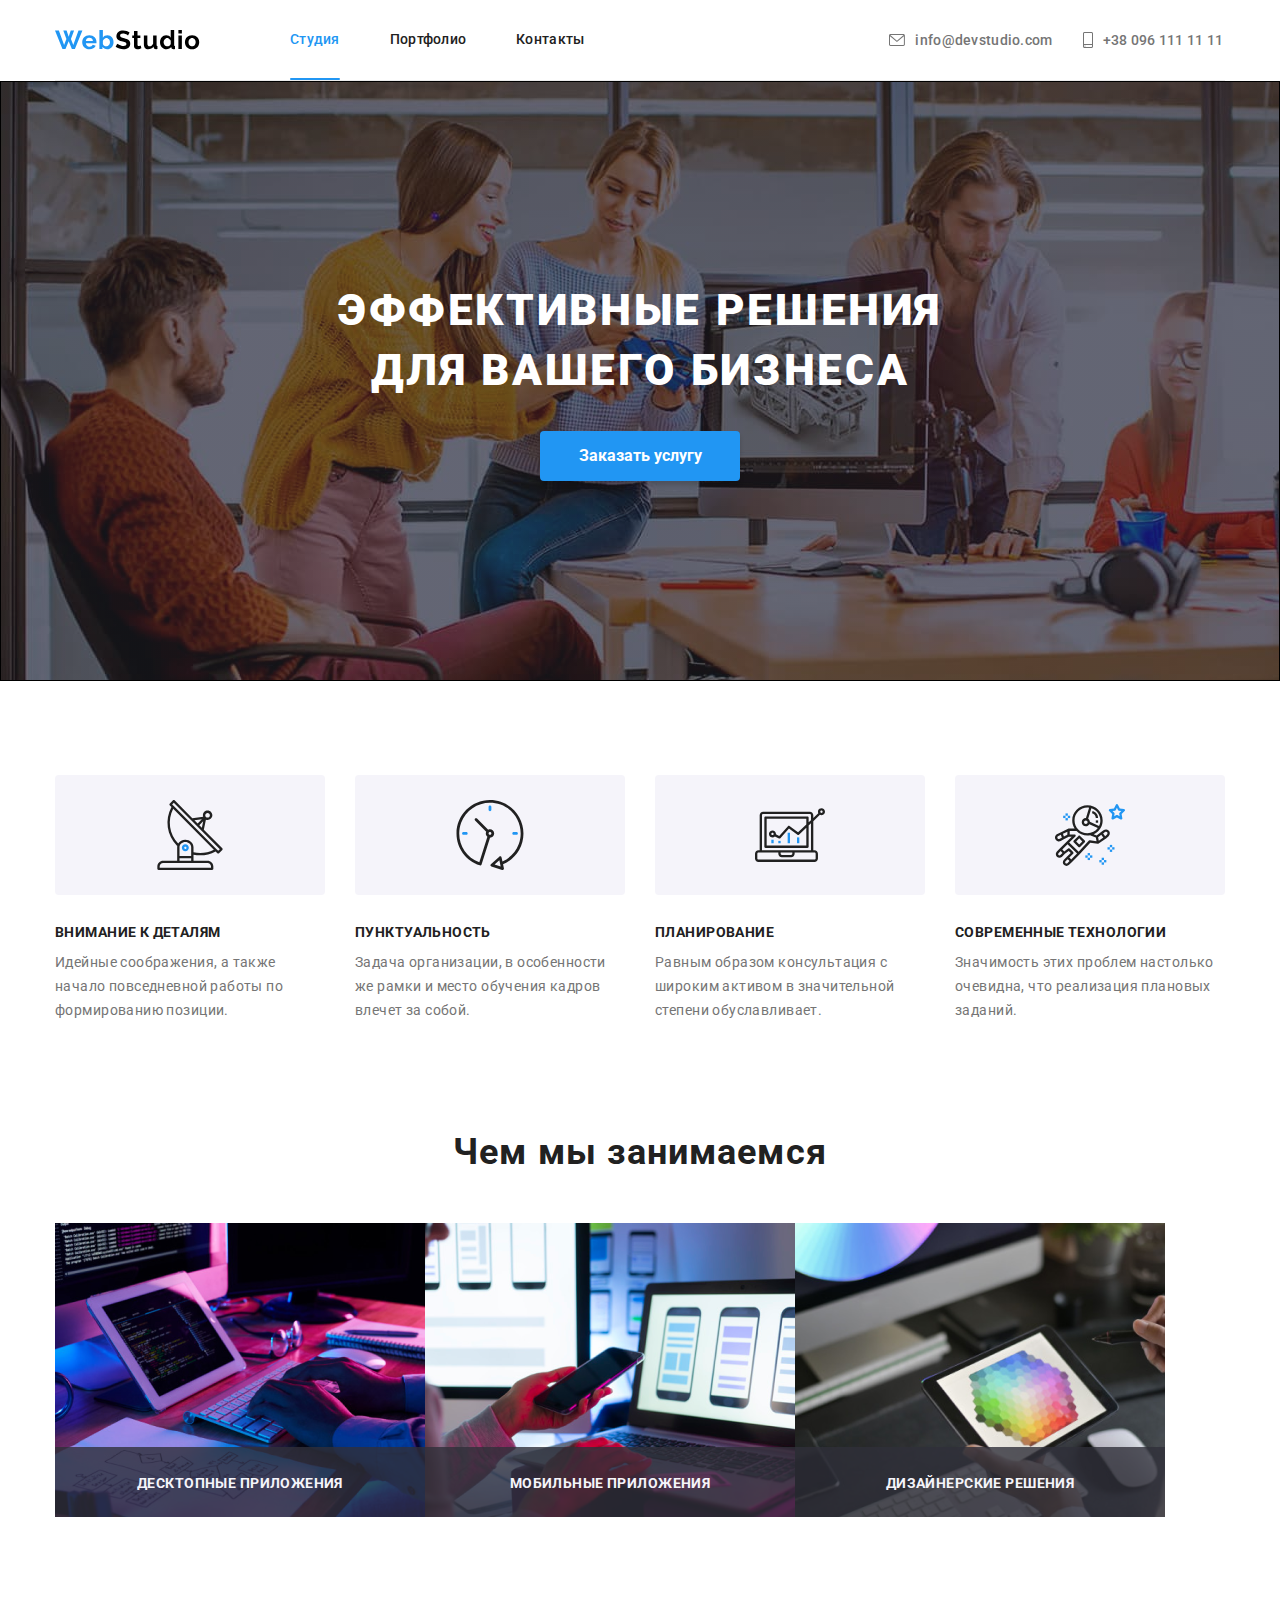
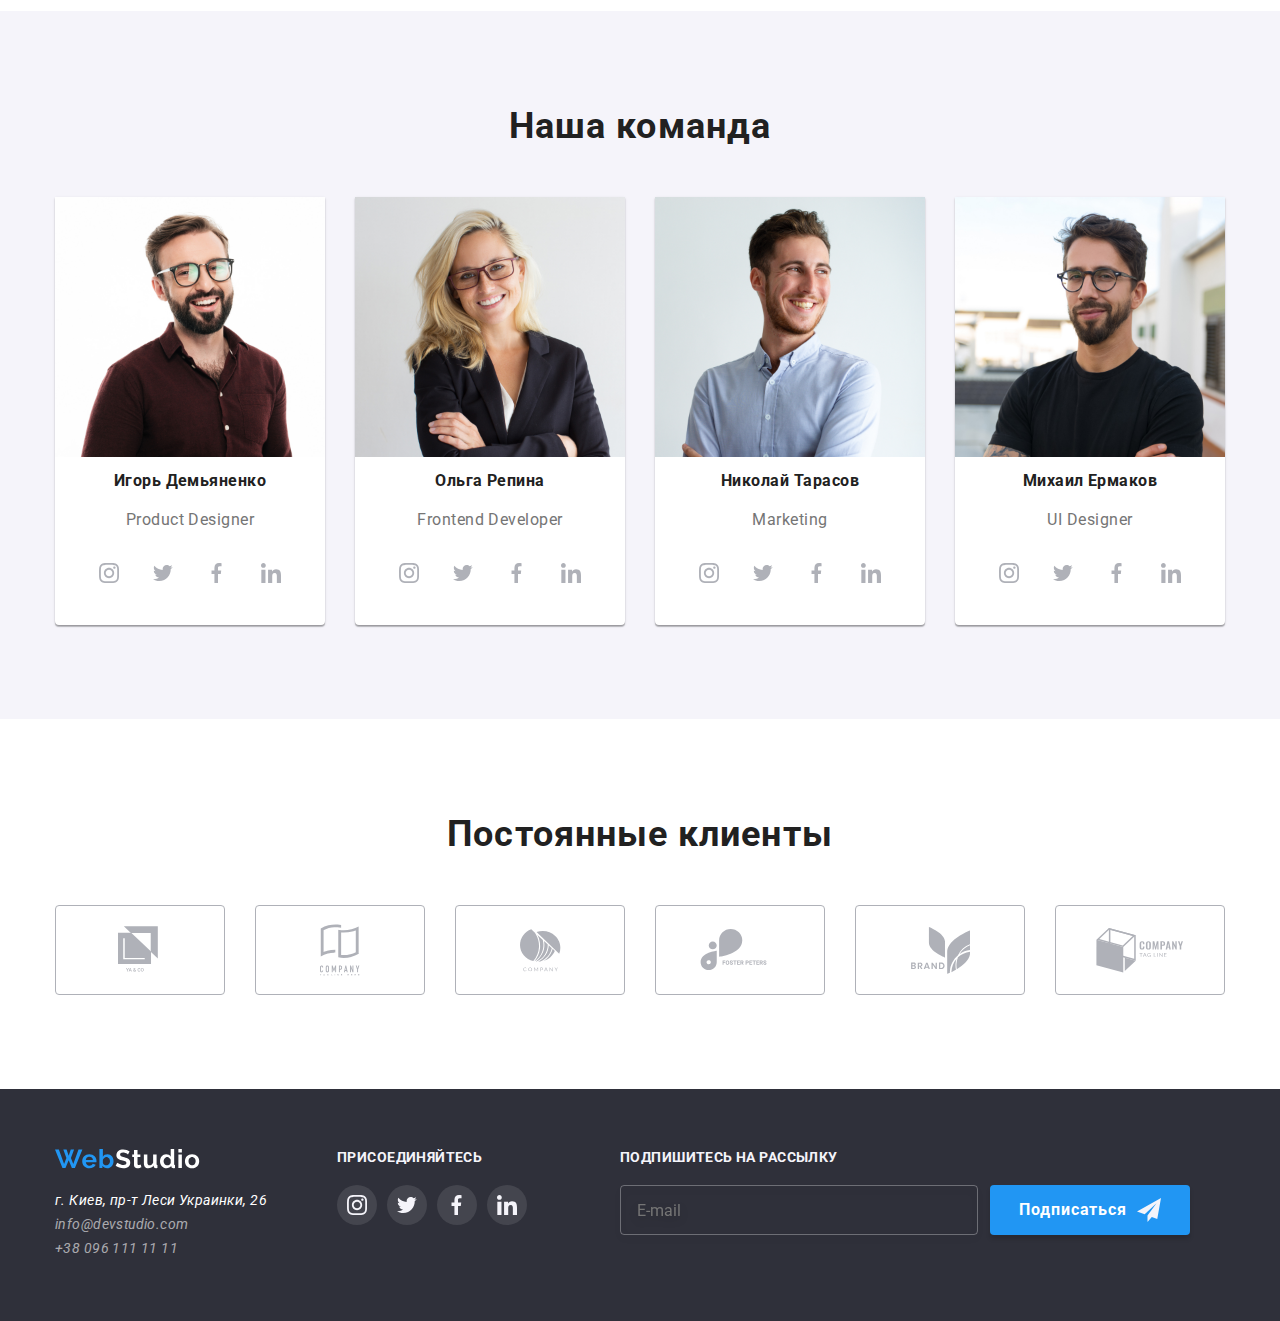
==== index.html @ 541237cc "main page" ====
<!DOCTYPE html>
<html lang="ru">
  <head>
    <meta charset="UTF-8" />
    <meta name="viewport" content="width=device-width, initial-scale=1.0" />
    <title>WebStudio</title>
    <link
      href="https://fonts.googleapis.com/css2?family=Roboto:ital,wght@0,400;0,700;1,100&display=swap"
      rel="stylesheet"
    />
    <link
      rel="stylesheet"
      href="https://cdnjs.cloudflare.com/ajax/libs/modern-normalize/0.7.0/modern-normalize.min.css"
    />
    <link rel="stylesheet" href="./css/style.css" />
  </head>
  <body>
    <header class="header">
      <div class="header__container">
        <nav class="header__container__navigation flexbox">
          <a class="header__container__logo" href="./index.html">
            <img src="./img/WebStudio.svg" alt="логотип"
          /></a>
          <ul class="listt header__menu">
            <li class="header__menu__item">
              <a href="./index.html" class="link current">Студия </a>
            </li>

            <li class="header__menu__item">
              <a href="./portfolio.html" class="link"> Портфолио </a>
            </li>
            <li class="header__menu__item">
              <a href="" class="link">Контакты </a>
            </li>
          </ul>
          <address class="adress">
            <a class="adress__link" href="mailto:info@devstudio.com">
              <svg class="adress__svg" width="16" height="12">
                <use href="./img/symbol-defs.svg#icon-mail"></use>
              </svg>
              info@devstudio.com</a
            >
            <a class="adress__link" href="tel:+380961111111">
              <svg class="adress__svg" width="10" height="16">
                <use href="./img/symbol-defs.svg#icon-tel"></use>
              </svg>
              +38 096 111 11 11
            </a>
          </address>
        </nav>
      </div>
    </header>
    <main>
      <!-- герой -->

      <section class="hero">
        <div class="hero__container">
          <h1 class="hero__title">Эффективные решения для вашего бизнеса</h1>
          <button class="hero__button" data-modal-open>Заказать услугу</button>
        </div>
      </section>

      <!-- качества  -->
      <section class="section quality">
        <div class="conteiner flexbox">
          <ul class="listt quality__menu">
            <li class="quality__items">
              <h3 class="quality__title">Внимание к деталям</h3>
              <p class="quality-subtitle">
                Идейные соображения, а также начало повседневной работы по
                формированию позиции.
              </p>
            </li>
            <li class="quality__items">
              <h3 class="quality__title">Пунктуальность</h3>
              <p class="quality-subtitle">
                Задача организации, в особенности же рамки и место обучения
                кадров влечет за собой.
              </p>
            </li>
            <li class="quality__items">
              <h3 class="quality__title">Планирование</h3>
              <p class="quality-subtitle">
                Равным образом консультация с широким активом в значительной
                степени обуславливает.
              </p>
            </li>
            <li class="quality__items">
              <h3 class="quality__title">Современные технологии</h3>
              <p class="quality-subtitle">
                Значимость этих проблем настолько очевидна, что реализация
                плановых заданий.
              </p>
            </li>
          </ul>
        </div>
      </section>
      <!-- чем занимаемся  -->
      <section class="section work">
        <div class="conteiner">
          <h2 class="work__title">Чем мы занимаемся</h2>
          <ul class="listt work__menu">
            <li class="work__items">
              <a class="work__link" href="">
                <img src="./img/box1.png" alt="программирование" width="370" />
                <h3 class="work__subtitle">Десктопные приложения</h3>
              </a>
            </li>
            <li class="work__items">
              <a class="work__link" href=""
                ><img
                  src="./img/box2.png"
                  alt="разработка приложений"
                  width="370"
                />
                <h3 class="work__subtitle">Мобильные приложения</h3>
              </a>
            </li>
            <li class="work__items">
              <a class="work__link" href=""
                ><img
                  src="./img/box3.png"
                  alt="графический дизайн"
                  width="370"
                />
                <h3 class="work__subtitle">Дизайнерские решения</h3>
              </a>
            </li>
          </ul>
        </div>
      </section>
      <!-- наша команда -->
      <section class="section team">
        <div class="conteiner flex">
          <h2 class="team__title">Наша команда</h2>
          <ul class="listt team__menu">
            <li class="team__items">
              <img src="./img/igor.jpg" alt="Игорь Демьяненко" width="270" />
              <h3 class="team__name">Игорь Демьяненко</h3>
              <p class="team__subtitle" lang="en">Product Designer</p>
              <ul class="team__social">
                <li class="team__social__item">
                  <a
                    class="team__social__link"
                    href="https://www.instagram.com"
                  >
                    <svg class="team__social_icon">
                      <use href="./img/symbol-defs.svg#icon-instagram"></use>
                    </svg>
                  </a>
                </li>
                <li class="team__social__item">
                  <a class="team__social__link" href="https://www.twitter.com">
                    <svg class="team__social_icon">
                      <use href="./img/symbol-defs.svg#icon-twitter"></use>
                    </svg>
                  </a>
                </li>
                <li class="team__social__item">
                  <a class="team__social__link" href="https://www.facebook.com">
                    <svg class="team__social_icon">
                      <use href="./img/symbol-defs.svg#icon-facebook"></use>
                    </svg>
                  </a>
                </li>
                <li class="team__social__item">
                  <a class="team__social__link" href="https://www.linkedin.com">
                    <svg class="team__social_icon">
                      <use href="./img/symbol-defs.svg#icon-linkedin"></use>
                    </svg>
                  </a>
                </li>
              </ul>
            </li>

            <li class="team__items">
              <img src="./img/olga.jpg" alt="Ольга Репина" width="270" />

              <h3 class="team__name">Ольга Репина</h3>
              <p class="team__subtitle" lang="en">Frontend Developer</p>
              <ul class="team__social">
                <li class="team__social__item">
                  <a
                    class="team__social__link"
                    href="https://www.instagram.com"
                  >
                    <svg class="team__social_icon">
                      <use href="./img/symbol-defs.svg#icon-instagram"></use>
                    </svg>
                  </a>
                </li>
                <li class="team__social__item">
                  <a class="team__social__link" href="https://www.twitter.com">
                    <svg class="team__social_icon">
                      <use href="./img/symbol-defs.svg#icon-twitter"></use>
                    </svg>
                  </a>
                </li>
                <li class="team__social__item">
                  <a class="team__social__link" href="https://www.facebook.com">
                    <svg class="team__social_icon">
                      <use href="./img/symbol-defs.svg#icon-facebook"></use>
                    </svg>
                  </a>
                </li>
                <li class="team__social__item">
                  <a class="team__social__link" href="https://www.linkedin.com">
                    <svg class="team__social_icon">
                      <use href="./img/symbol-defs.svg#icon-linkedin"></use>
                    </svg>
                  </a>
                </li>
              </ul>
            </li>

            <li class="team__items">
              <img src="./img/nikolay.jpg" alt="Николай Тарасов" width="270" />

              <h3 class="team__name">Николай Тарасов</h3>
              <p class="team__subtitle" lang="en">Marketing</p>
              <ul class="team__social">
                <li class="team__social__item">
                  <a
                    class="team__social__link"
                    href="https://www.instagram.com"
                  >
                    <svg class="team__social_icon">
                      <use href="./img/symbol-defs.svg#icon-instagram"></use>
                    </svg>
                  </a>
                </li>
                <li class="team__social__item">
                  <a class="team__social__link" href="https://www.twitter.com">
                    <svg class="team__social_icon">
                      <use href="./img/symbol-defs.svg#icon-twitter"></use>
                    </svg>
                  </a>
                </li>
                <li class="team__social__item">
                  <a class="team__social__link" href="https://www.facebook.com">
                    <svg class="team__social_icon">
                      <use href="./img/symbol-defs.svg#icon-facebook"></use>
                    </svg>
                  </a>
                </li>
                <li class="team__social__item">
                  <a class="team__social__link" href="https://www.linkedin.com">
                    <svg class="team__social_icon">
                      <use href="./img/symbol-defs.svg#icon-linkedin"></use>
                    </svg>
                  </a>
                </li>
              </ul>
            </li>

            <li class="team__items">
              <img src="./img/mihail.jpg" alt="Михаил Ермаков" width="270" />

              <h3 class="team__name">Михаил Ермаков</h3>
              <p class="team__subtitle" lang="en">UI Designer</p>
              <ul class="team__social">
                <li class="team__social__item">
                  <a
                    class="team__social__link"
                    href="https://www.instagram.com"
                  >
                    <svg class="team__social_icon">
                      <use href="./img/symbol-defs.svg#icon-instagram"></use>
                    </svg>
                  </a>
                </li>
                <li class="team__social__item">
                  <a class="team__social__link" href="https://www.twitter.com">
                    <svg class="team__social_icon">
                      <use href="./img/symbol-defs.svg#icon-twitter"></use>
                    </svg>
                  </a>
                </li>
                <li class="team__social__item">
                  <a class="team__social__link" href="https://www.facebook.com">
                    <svg class="team__social_icon">
                      <use href="./img/symbol-defs.svg#icon-facebook"></use>
                    </svg>
                  </a>
                </li>
                <li class="team__social__item">
                  <a class="team__social__link" href="https://www.linkedin.com">
                    <svg class="team__social_icon">
                      <use href="./img/symbol-defs.svg#icon-linkedin"></use>
                    </svg>
                  </a>
                </li>
              </ul>
            </li>
          </ul>
        </div>
      </section>
      <!-- клиенты  -->
      <section class="section clients">
        <div class="conteiner">
          <h2 class="clients__title">Постоянные клиенты</h2>
          <ul class="listt clients__menu">
            <li class="clients__items">
              <a class="clients__link" href="">
                <svg class="clients__icon" width="44" height="49">
                  <use href="./img/symbol-defs.svg#icon-company1"></use>
                </svg>
              </a>
            </li>
            <li class="clients__items">
              <a class="clients__link" href="">
                <svg class="clients__icon" width="40" height="52">
                  <use href="./img/symbol-defs.svg#icon-company2"></use>
                </svg>
              </a>
            </li>
            <li class="clients__items">
              <a class="clients__link" href=""
                ><svg class="clients__icon" width="41" height="43">
                  <use href="./img/symbol-defs.svg#icon-company3"></use>
                </svg>
              </a>
            </li>
            <li class="clients__items">
              <a class="clients__link" href=""
                ><svg class="clients__icon" width="80" height="42">
                  <use href="./img/symbol-defs.svg#icon-company4"></use>
                </svg>
              </a>
            </li>
            <li class="clients__items">
              <a class="clients__link" href="">
                <svg class="clients__icon" width="59" height="47">
                  <use href="./img/symbol-defs.svg#icon-company5"></use>
                </svg>
              </a>
            </li>
            <li class="clients__items">
              <a class="clients__link" href=""
                ><svg class="clients__icon" width="88" height="45">
                  <use href="./img/symbol-defs.svg#icon-company6"></use>
                </svg>
              </a>
            </li>
          </ul>
        </div>
      </section>
    </main>
    <footer class="footer">
      <div class="conteiner flexbox foote__container">
        <div class="footer__navigation">
          <a class="footer__logo" href="./index.html">
            <img src="./img/WebStudio2.svg" alt="logo"
          /></a>
          <address class="footer__address">
            г. Киев, пр-т Леси Украинки, 26 <br />
            <a class="footer__link" href="mailto:info@devstudio.com"
              >info@devstudio.com</a
            ><br />
            <a class="footer__link" href="tel:+380961111111"
              >+38 096 111 11 11</a
            >
            <br />
          </address>
        </div>
        <div class="footer__social">
          <h3 class="footer__social__title">присоединяйтесь</h3>
          <ul class="listt footer__social__menu">
            <li class="footer__social__items">
              <a class="footer__social__links" href="https://www.instagram.com"
                ><svg class="footer__social__svg" width="20" height="20">
                  <use href="./img/symbol-defs.svg#icon-instagram"></use>
                </svg>
              </a>
            </li>
            <li class="footer__social__items">
              <a class="footer__social__links" href="https://www.twitter.com"
                ><svg class="footer__social__svg" width="20" height="20">
                  <use href="./img/symbol-defs.svg#icon-twitter"></use>
                </svg>
              </a>
            </li>
            <li class="footer__social__items">
              <a class="footer__social__links" href="https://www.facebook.com"
                ><svg class="footer__social__svg" width="20" height="20">
                  <use href="./img/symbol-defs.svg#icon-facebook"></use>
                </svg>
              </a>
            </li>
            <li class="footer__social__items">
              <a class="footer__social__links" href="https://www.linkedin.com"
                ><svg class="footer__social__svg" width="20" height="20">
                  <use href="./img/symbol-defs.svg#icon-linkedin"></use>
                </svg>
              </a>
            </li>
          </ul>
        </div>
        <div class="follow">
          <h2 class="follow__title">Подпишитесь на рассылку</h2>
          <div class="follow__container">
            <input type="email" name="email" placeholder="E-mail" />
            <button type="submit" class="follow__button">
              Подписаться<svg
                class="follow__element"
                width="24px"
                height="24px"
              >
                <use href="./img/symbol-defs.svg#icon-iconsend"></use>
              </svg>
            </button>
          </div>
        </div>
      </div>
    </footer>

    <div class="backdrop is-hidden" data-modal>
      <div class="modal">
        <button class="modalbut" data-modal-close>
          <svg class="modalbut-icon" width="11px" height="11px">
            <use href="./img/symbol-defs.svg#icon-x"></use>
          </svg>
        </button>

        <form class="form">
          <h2 class="form-title">Оставьте свои данные, мы вам перезвоним</h2>
          <div class="form-group">
            <label for="name">Имя</label>
            <input type="text" name="name" id="name" class="form-input" />
            <svg class="modal-icon" width="12px" height="12px">
              <use href="./img/symbol-defs.svg#icon-name"></use>
            </svg>
          </div>

          <div class="form-group">
            <label for="tel">Телефон</label>
            <input type="tel" name="tel" id="tel" class="form-input" />
            <svg class="modal-icon" width="13px" height="13px">
              <use href="./img/symbol-defs.svg#icon-call"></use>
            </svg>
          </div>

          <div class="form-group">
            <label for="email">Почта</label>
            <input type="email" name="email" id="email" class="form-input" />
            <svg class="modal-icon" width="15px" height="12px">
              <use href="./img/symbol-defs.svg#icon-mailto"></use>
            </svg>
          </div>

          <div class="form-group comment">
            <label for="comment">Комментарий</label>
            <textarea
              name="comment"
              id="comment"
              placeholder="Введите текст"
            ></textarea>
          </div>

          <div class="form-policy">
            <input type="checkbox" name="policy" id="policy" class="checkbox" />

            <label for="policy"
              >Соглашаюсь с рассылкой и принимаю
              <a href="">Условия договора</a></label
            >
          </div>

          <div class="buttonform">
            <button type="submit" class="formbutt">Отправить</button>
          </div>
        </form>
      </div>
    </div>

    <script src="./js/modal.js"></script>
  </body>
</html>
---- css/style.css ----
/* mail color: #212121; 
p- color: #757575;
footer adress color: #FFFFFF;
footer nav color: rgba(255, 255, 255, 0.6);
hero color: #FFFFFF
active color: #2196F3;*/

:root {
  --main-color: #212121;
  --text-color: #757575;
  --active-color: #2196f3;
  --hero-color: #ffffff;
  --footer-color: rgba(255, 255, 255, 0.6);
  --pbutton-color: #f5f4fa;
}
body {
  background-color: #ffffff;
  color: var(--main-color);
  font-family: Roboto, sans-serif;
}

html {
  box-sizing: border-box;
}
*,
*::before,
*::after {
  box-sizing: inherit;
}
img {
  display: block;
  max-width: 100%;
  height: auto;
}
/* .list {
    list-style: none; для отдельных */
ul {
  list-style: none;
}
a {
  text-decoration: none;
}

.conteiner {
  width: 1200px;
  padding-left: 15px;
  padding-right: 15px;
  margin-left: auto;
  margin-right: auto;
}
.section {
  padding-top: 94px;
  padding-bottom: 94px;
}
.flexbox {
  display: flex;
}
.listt {
  margin: 0px;
  padding: 0px;
}

/* site nav */

.header .flexbox {
  align-items: center;
  flex-grow: 1;
  border-bottom: 1px solid #ececec;
}
.header__container {
  width: 1200px;
  padding-left: 15px;
  padding-right: 15px;
  margin-left: auto;
  margin-right: auto;
}
.header__container__navigation {
  display: flex;
  align-items: center;
}
.header__container__logo {
  margin-right: 90px;
}

.header__menu .link {
  color: var(--main-color);
  text-decoration: none;

  transition: 250ms ease;
  transition-timing-function: cubic-bezier(0.4, 0, 0.2, 1);
}
.header__menu .link:hover,
.header__menu .linl:active {
  color: var(--active-color);
}
.header__menu .link.current {
  color: var(--active-color);
}

.header__menu__item a {
  padding-top: 32px;
  padding-bottom: 32px;
  display: block;
}

.header__menu {
  display: flex;
}
.header__menu__item:not(:last-child) {
  margin-right: 50px;
}
.header__menu .link {
  font-family: Roboto;
  font-weight: 500;
  font-size: 14px;
  line-height: 1.14;
  letter-spacing: 0.02em;
}
.link {
  position: relative;
}

.link.current::after {
  content: '';
  position: absolute;
  left: 0;
  bottom: 0;
  width: 100%;
  height: 2px;
  background-color: #2196f3;
  border-radius: 2px;
}

.adress {
  display: flex;
  justify-content: center;
  align-items: center;
  margin-left: 305px;
}
.adress__link {
  font-family: Roboto;
  font-style: normal;
  font-weight: 500;
  font-size: 14px;
  letter-spacing: 0.02em;
}
.adress__link {
  display: flex;
  justify-content: center;
  align-items: center;
  color: var(--text-color);
  text-decoration: none;

  transition: 250ms ease;
  transition-timing-function: cubic-bezier(0.4, 0, 0.2, 1);
}
.adress__link:not(:last-child) {
  margin-right: 30px;
}
.adress__link:hover .adress__svg {
  fill: var(--active-color);
}
.adress__link:hover,
.adress__link:active {
  color: var(--active-color);
}

.adress__svg {
  fill: var(--text-color);
  margin-right: 10px;
}

/* hero */

.hero {
  display: flex;
  max-width: 1600px;
  height: 600px;
  margin-left: auto;
  margin-right: auto;
  border: 1px solid #000000;
  background-color: #2f303a;
  background-image: linear-gradient(
      to right,
      rgba(47, 48, 58, 0.4),
      rgba(47, 48, 58, 0.4)
    ),
    url(../img/heroimg1.jpg);
  text-align: center;
  box-sizing: border-box;
}
.hero__container {
  max-width: 700px;
  margin: auto;
}
.hero__title {
  color: var(--hero-color);

  margin-top: 0px;
  margin-bottom: 30px;

  font-weight: 900;
  font-size: 44px;
  line-height: 1.36;

  text-align: center;
  letter-spacing: 0.06em;
  text-transform: uppercase;
}

.hero__button {
  display: inline-block;
  border-radius: 4px;
  padding: 10px 32px;
  width: 200px;
  text-align: center;
  border: transparent;
  margin-bottom: 0px;

  color: var(--hero-color);
  background-color: var(--active-color);

  font-family: inherit;
  font-weight: 700;
  font-size: 16px;
  line-height: 1.87;
  text-decoration: none;
  box-shadow: 0px 4px 4px rgba(0, 0, 0, 0.15);
  border-radius: 4px;
}

.backdrop.is-hidden {
  opacity: 0;
  pointer-events: none;
  transition: 250ms linear 250ms;
}
.backdrop.is-hidden .modal {
  transform: translate(-50%, -50%) scale(0);
}
.backdrop {
  position: fixed;
  top: 0;
  left: 0;
  width: 100%;
  height: 100%;
  background-color: rgba(0, 0, 0, 0.2);
  opacity: 1;
  z-index: 10;
}
.modal {
  position: absolute;
  top: 50%;
  left: 50%;

  width: 528px;
  height: 581px;
  background-color: #ffffff;
  box-shadow: 0px 1px 3px rgba(0, 0, 0, 0.12), 0px 1px 1px rgba(0, 0, 0, 0.14),
    0px 2px 1px rgba(0, 0, 0, 0.2);
  border-radius: 4px;

  transform: translate(-50%, -50%) scale(1);
  transition: transform 250ms cubic-bezier(0.4, 0, 0.2, 1);
}
.modalbut {
  display: inline-block;
  position: absolute;
  top: 8px;
  right: 8px;
  width: 30px;
  height: 30px;
  background-repeat: no-repeat;
  background-position: center;
  background-color: #ffffff;
  border: 1px solid rgba(0, 0, 0, 0.1);
  border-radius: 50%;

  cursor: pointer;
}
.modalbut:hover,
.modalbut:active {
  fill: #188ce8;
  transition: transform 250ms cubic-bezier(0.4, 0, 0.2, 1);
}

.form {
  width: 528px;
  height: 581px;
  padding: 40px;
}
.form-group {
  position: relative;
  display: flex;
  flex-direction: column;
  padding-bottom: 10px;
}
.form-title {
  display: flex;
  text-align: center;
  padding-bottom: 12px;
  margin: 0px;
  font-style: normal;
  font-weight: bold;
  font-size: 20px;
  line-height: 23px;
  text-align: center;
  letter-spacing: 0.03em;
  color: var(--main-color);
}
.form-group input {
  width: 448px;
  height: 40px;
  border: 1px solid rgba(33, 33, 33, 0.2);
  box-sizing: border-box;
  border-radius: 4px;
  padding-left: 35px;
}
.form-group input:focus {
  border: 1px solid var(--active-color);
  outline: 0px;
  transition: 250ms ease;
  transition-timing-function: cubic-bezier(0.4, 0, 0.2, 1);
}
.modal-icon {
  position: absolute;
  display: inline-block;
  top: 47%;
  left: 15px;
}
.form-input:focus ~ .modal-icon {
  fill: var(--active-color);

  transition: 250ms ease;
  transition-timing-function: cubic-bezier(0.4, 0, 0.2, 1);
}
.form-group label {
  font-style: normal;
  font-weight: normal;
  font-size: 12px;
  line-height: 14px;
  letter-spacing: 0.01em;
  color: var(--text-color);
  padding-bottom: 4px;
}
.form-group textarea {
  border: 1px solid rgba(33, 33, 33, 0.2);
  border-radius: 4px;
  width: 448px;
  height: 120px;
  padding: 12px 16px;
  resize: none;
}
.form-group textarea:focus {
  border: 1px solid var(--active-color);
  outline: 0px;

  transition: 250ms ease;
  transition-timing-function: cubic-bezier(0.4, 0, 0.2, 1);
}
.form-group ::placeholder {
  font-style: normal;
  font-weight: normal;
  font-size: 14px;
  line-height: 16px;
  letter-spacing: 0.01em;

  color: rgba(117, 117, 117, 0.5);
}
.form-group .comment {
  margin-bottom: 20px;
}
.form-policy {
  text-align: center;
  width: 100%;
  padding-bottom: 30px;
}

.form-policy label {
  align-items: center;
  text-align: center;
  font-style: normal;
  font-weight: normal;
  font-size: 14px;
  line-height: 24px;
  letter-spacing: 0.03em;
  color: var(--text-color);

  cursor: pointer;
}
.form-policy a {
  color: var(--active-color);
  text-decoration: underline;
}
.checkbox {
  width: 16px;
  height: 15px;
  appearance: none;
  background-image: url(../img/border.svg);
  background-repeat: no-repeat;
  background-position: center;
  outline: 0px;
  cursor: pointer;
}

.checkbox:checked {
  background: #2196f3;
  background-image: url(../img/element.svg);
  background-repeat: no-repeat;
  background-position: center;
  border-radius: 3px;
  outline: 0px;
}
.buttonform {
  text-align: center;
  width: 100%;
}

.formbutt {
  width: 200px;
  height: 50px;
  background: #188ce8;
  color: var(--pbutton-color);
  border-color: transparent;
  box-shadow: 0px 4px 4px rgba(0, 0, 0, 0.15);
  border-radius: 4px;
  cursor: pointer;
}
/* quality */
.quality {
  padding-bottom: 0px;
}
.quality__menu {
  display: flex;
  flex-wrap: wrap;
}

.quality__items {
  width: 270px;
  margin-right: 30px;
}
.quality__items:nth-child(4n) {
  margin-right: 0px;
}

.quality__items::before {
  content: '';
  display: block;
  width: 270px;
  height: 120px;
  background-size: contain;
  background-repeat: no-repeat;
  background-position: center;
  border-radius: 4px;
  background-color: #f5f4fa;
}
.quality__items:nth-child(1)::before {
  background-image: url(../img/antenna1.svg);
  background-size: 70px;
}
.quality__items:nth-child(2)::before {
  background-image: url(../img/clock1.svg);
  background-size: 70px;
}
.quality__items:nth-child(3)::before {
  background-image: url(../img/diagram1.svg);
  background-size: 70px;
}
.quality__items:nth-child(4)::before {
  background-image: url(../img/astronaut1.svg);
  background-size: 70px;
}
.quality__title {
  font-weight: 700;
  font-size: 14px;
  line-height: 1.14;
  letter-spacing: 0.03em;
  text-transform: uppercase;
  color: var(--main-color);
  margin-top: 30px;
  margin-bottom: 10px;
}

.quality-subtitle {
  color: var(--text-color);

  font-size: 14px;
  line-height: 1.71;
  letter-spacing: 0.03em;
  margin-top: 0px;
}
/* work */

.work__menu {
  display: flex;
  flex-wrap: wrap;
  position: relative;
}
.work__title {
  color: var(--main-color);
  font-weight: 700;
  font-size: 36px;
  text-align: center;
  line-height: 1.17;
  letter-spacing: 0.03em;
  padding-bottom: 50px;
  margin: 0px;
}
.work__items {
  width: calc((100%-30px * 2) / 3);
}
.work__items:last-child {
  margin-right: 0px;
}

.work__subtitle {
  font-style: normal;
  font-weight: bold;
  font-size: 14px;
  line-height: 16px;
  text-align: center;
  padding-top: 28px;
  letter-spacing: 0.03em;
  text-transform: uppercase;
  color: var(--pbutton-color);
  text-decoration: none;
}

.work__subtitle {
  position: absolute;
  width: 370px;
  height: 70px;
  bottom: 0px;
  margin: 0;
  background-color: rgba(47, 48, 58, 0.8);
}
/* team */
.team {
  background: #f5f4fa;
}
.team__title {
  padding-bottom: 50px;
  font-size: 36px;
  line-height: 1.17;
  text-align: center;
  letter-spacing: 0.03em;
  margin: 0px;
}
.team__menu {
  display: flex;
  flex-wrap: wrap;
  justify-content: space-between;
  padding: 0px;
}

.team__items {
  width: calc((100% - 3 * 30px) / 4);
  text-align: center;
  background: #ffffff;
  box-shadow: 0px 1px 3px rgba(0, 0, 0, 0.12), 0px 1px 1px rgba(0, 0, 0, 0.14),
    0px 2px 1px rgba(0, 0, 0, 0.2);
  border-radius: 0px 0px 4px 4px;
}
.team__items:last-child {
  margin-right: 0px;
}

.team__name {
  color: var(--main-color);
  font-weight: 500;
  font-size: 16px;
  line-height: 1;
  font-weight: bold;
  letter-spacing: 0.03em;
}
.team__subtitle {
  color: var(--text-color);
  font-size: 16px;
  line-height: 1.9;
  letter-spacing: 0.03em;
}
.team__social {
  display: flex;
  justify-content: center;
  align-items: center;
  padding-bottom: 30px;
  padding-left: 0px;
}

.team__social__item:not(:last-child) {
  margin-right: 10px;
}

.team__social__link {
  display: flex;
  justify-content: center;
  align-items: center;
  width: 44px;
  height: 44px;
  border-radius: 50%;

  transition: 250ms ease;
  transition-timing-function: cubic-bezier(0.4, 0, 0.2, 1);
}
.team__social__link:hover {
  background-color: var(--active-color);
}
.team__social__link:hover .team__social_icon {
  fill: var(--pbutton-color);
}

.team__social_icon {
  width: 20px;
  height: 20px;
  fill: #afb1b8;
  transition: 250ms ease;
  transition-timing-function: cubic-bezier(0.4, 0, 0.2, 1);
}
/* clients */

.clients__title {
  font-weight: bold;
  font-size: 36px;
  line-height: 42px;
  text-align: center;
  letter-spacing: 0.03em;
  color: var(--main-color);
  margin-top: 0px;
  margin-bottom: 0px;
  padding-bottom: 50px;
}
.clients__menu {
  display: flex;
  align-items: center;
}

.clients__items {
  margin-right: 30px;
}
.clients__items:last-child {
  margin-right: 0px;
}
.clients__link {
  display: flex;
  justify-content: center;
  align-items: center;
  width: 170px;
  height: 90px;
  border: 1px solid #afb1b8;
  border-radius: 4px;

  transition: 250ms ease;
  transition-timing-function: cubic-bezier(0.4, 0, 0.2, 1);
}

.clients__link:hover {
  border: 1px solid var(--active-color);
  border-radius: 4px;
}
.clients__link:hover .clients__icon {
  fill: var(--active-color);
}
.clients__icon {
  fill: #afb1b8;
  transition: 250ms ease;
  transition-timing-function: cubic-bezier(0.4, 0, 0.2, 1);
}
/* footer */

.footer {
  background-color: #2f303a;
  padding-top: 60px;
  padding-bottom: 60px;
  align-items: center;
}
.footer__navigation {
  margin-right: 70px;
}

.footer__address {
  color: var(--hero-color);
  font-size: 14px;
  line-height: 1.7;
  letter-spacing: 0.03em;
  padding-top: 20px;
}
.footer__link {
  padding-top: 9px;
  font-size: 14px;
  line-height: 1.7;
  letter-spacing: 0.03em;
  text-decoration: none;
  color: var(--footer-color);
}

.footer__social__title {
  font-weight: bold;
  font-size: 14px;
  line-height: 16px;
  letter-spacing: 0.03em;
  text-transform: uppercase;
  color: var(--pbutton-color);
  margin-top: 0px;
  margin-bottom: 20px;
}

.footer__social__menu {
  display: flex;
}
.footer__social__items {
  border-radius: 50%;

  transition: 250ms ease;
  transition-timing-function: cubic-bezier(0.4, 0, 0.2, 1);
}
.footer__social__items:not(:last-child) {
  margin-right: 10px;
}
.footer__social__items:hover {
  background-color: #2196f3;
}
.footer__social__links {
  display: flex;
  justify-content: center;
  align-items: center;
  padding-top: 12px;
  padding-bottom: 12px;
  width: 40px;
  height: 40px;
  background-color: rgba(255, 255, 255, 0.1);
  border-radius: 50%;
}
.footer__social__svg {
  fill: var(--pbutton-color);
}
.follow {
  margin-left: 93px;
}
.follow__title {
  font-family: Roboto;
  font-style: normal;
  font-weight: bold;
  font-size: 14px;
  line-height: 16px;
  letter-spacing: 0.03em;
  text-transform: uppercase;
  color: var(--pbutton-color);
  padding-bottom: 20px;
  margin: 0px;
}
.follow__container {
  display: flex;
  justify-content: center;
  align-items: center;
}
.follow input {
  width: 358px;
  height: 50px;
  margin-right: 12px;
  align-items: center;
  padding-left: 16px;
  border: 1px solid rgba(255, 255, 255, 0.3);
  box-sizing: border-box;
  filter: drop-shadow(0px 4px 4px rgba(0, 0, 0, 0.15));
  border-radius: 4px;
  background-color: transparent;
  color: var(--text-color);
}
.follow__button {
  display: flex;
  justify-content: center;
  align-items: center;
  width: 200px;
  height: 50px;
  background-color: #2196f3;
  background-repeat: no-repeat;
  box-shadow: 0px 4px 4px rgba(0, 0, 0, 0.15);
  border-radius: 4px;
  border-color: transparent;
  cursor: pointer;

  font-style: normal;
  font-weight: bold;
  font-size: 16px;
  line-height: 30px;
  letter-spacing: 0.06em;
  color: var(--hero-color);
}
.follow__button:hover,
.follow__button:active {
  box-shadow: 0px 4px 4px rgba(0, 0, 0, 0.15);
  transition: 250ms;
  transition-timing-function: cubic-bezier(0.4, 0, 0.2, 1);
}
.follow__element {
  margin-left: 10px;
  fill: var(--pbutton-color);
}
/* portfolio nav */
.navbutsection .flexbox {
  align-items: center;
}
.navbut {
  display: flex;
  justify-content: center;
  margin: auto;
  padding-top: 94px;
  padding-bottom: 0px;
}
.navbutli {
  margin-right: 8px;
}

.navbutli:last-child {
  margin-right: 0px;
}
.nav-list {
  border-radius: 4px;
  padding: 5px 22px;
  min-width: 38px;
  border: transparent;
  background-color: var(--pbutton-color);
  color: var(--main-color);
  font-weight: 500;
  font-size: 16px;
  line-height: 1.6;
  letter-spacing: 0.03em;
  cursor: pointer;

  transition: 250ms ease;
  transition-timing-function: cubic-bezier(0.4, 0, 0.2, 1);
}
.nav-list:hover,
.nav-list:active {
  background-color: var(--active-color);
  color: var(--hero-color);
  box-shadow: 0px 3px 1px rgba(0, 0, 0, 0.1), 0px 1px 2px rgba(0, 0, 0, 0.08),
    0px 2px 2px rgba(0, 0, 0, 0.12);
}

/* example */
.examul {
  display: flex;
  flex-wrap: wrap;
}
.exampleelements {
  width: calc((100% - 6 * 30px) / 9);
}
.exampleelements:nth-child(3n) {
  margin-right: 0px;
}
.example {
  padding-top: 50px;
  padding-bottom: 94px;
}
.titlediv {
  margin: 20px 24px;
}
.exampleelements {
  width: 370px;
  margin-right: 30px;
  margin-bottom: 30px;
  background: #ffffff;
  border: 1px solid #eeeeee;
  box-sizing: border-box;
}
.exampleelements:hover {
  box-shadow: 0px 1px 1px rgba(0, 0, 0, 0.12), 0px 4px 4px rgba(0, 0, 0, 0.06),
    1px 4px 6px rgba(0, 0, 0, 0.16);
}
.example-title {
  color: var(--main-color);
  font-weight: 700;
  font-size: 18px;
  line-height: 2;
  letter-spacing: 0.06em;
  padding-bottom: 4px;
}

.example-text {
  color: var(--text-color);
  font-size: 16px;
  line-height: 1.9;
  letter-spacing: 0.03em;
}
.overlaybox {
  position: relative;
  width: 370px;
  height: 294px;
  overflow: hidden;
}
.overlay {
  position: absolute;
  top: 0;
  left: 0;
  width: 100%;
  height: 100%;
  background-color: rgba(33, 150, 243, 0.9);

  transform: translatey(100%);
  transition: transform 250ms ease;
  transition-timing-function: cubic-bezier(0.4, 0, 0.2, 1);
}
.overlay > p {
  font-style: normal;
  font-weight: normal;
  font-size: 18px;
  line-height: 28px;
  letter-spacing: 0.03em;
  color: var(--pbutton-color);
  padding-top: 63px;
  padding-bottom: 63px;
  padding-right: 24px;
  padding-left: 24px;
  margin: 0px;
}
.overlaybox:hover .overlay {
  transform: translatey(0);
}
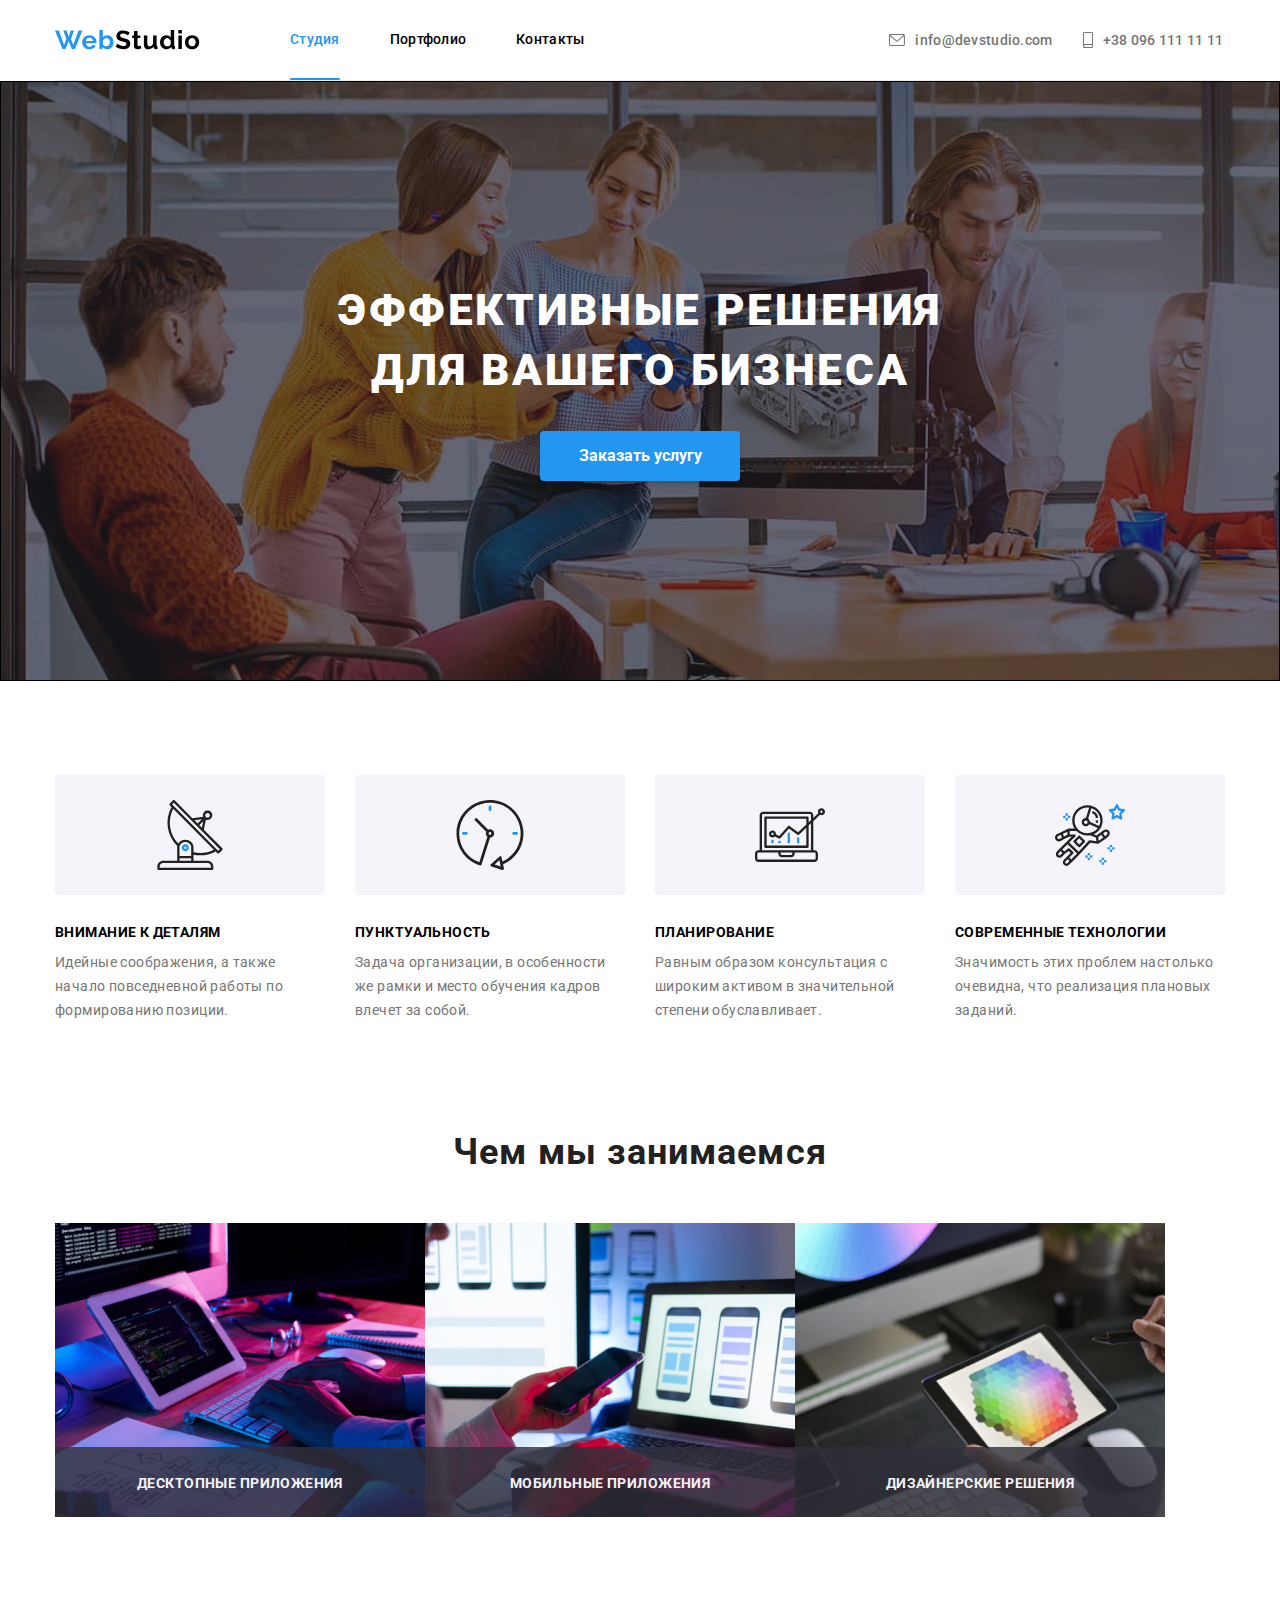
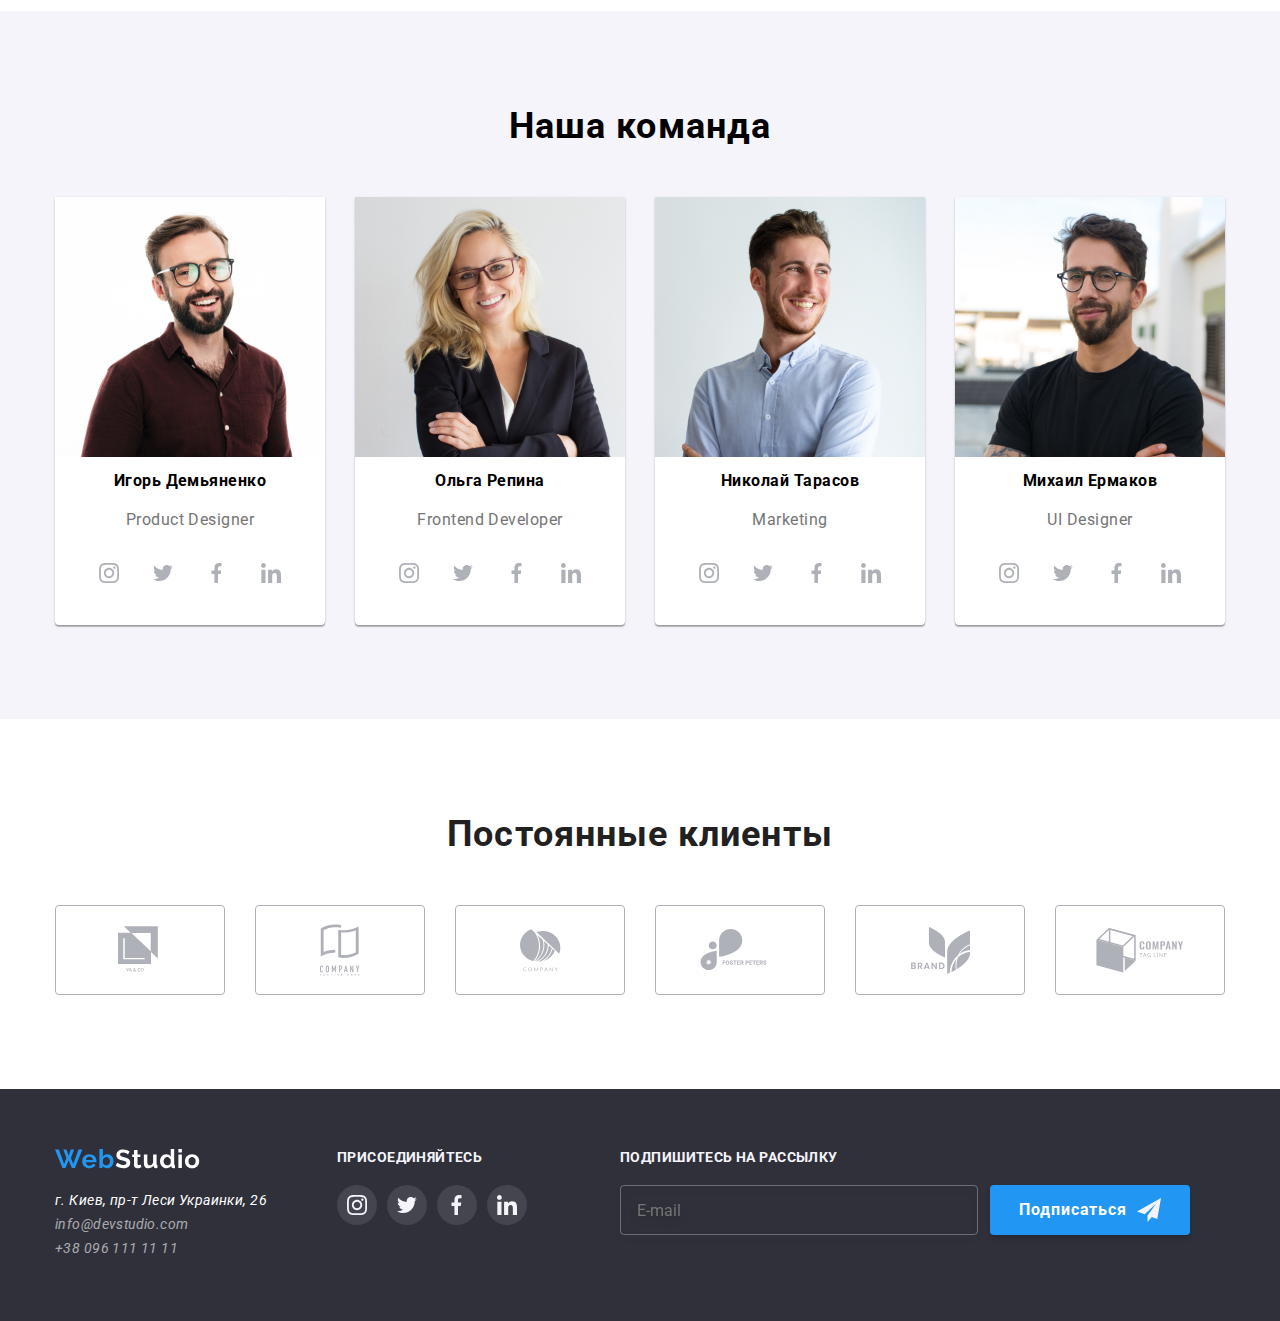
==== commit 7af276c6: "main page" ====
--- a/index.html
+++ b/index.html
@@ -12,7 +12,7 @@
       rel="stylesheet"
       href="https://cdnjs.cloudflare.com/ajax/libs/modern-normalize/0.7.0/modern-normalize.min.css"
     />
-    <link rel="stylesheet" href="./css/style.css" />
+    <link rel="stylesheet" href="./css/main.min.css" />
   </head>
   <body>
     <header class="header">
@@ -30,7 +30,7 @@
               <a href="./portfolio.html" class="link"> Портфолио </a>
             </li>
             <li class="header__menu__item">
-              <a href="" class="link">Контакты </a>
+              <a href="#contacts" class="link">Контакты </a>
             </li>
           </ul>
           <address class="adress">
@@ -346,7 +346,7 @@
         </div>
       </section>
     </main>
-    <footer class="footer">
+    <footer id="contacts" class="footer">
       <div class="conteiner flexbox foote__container">
         <div class="footer__navigation">
           <a class="footer__logo" href="./index.html">
@@ -416,39 +416,39 @@
 
     <div class="backdrop is-hidden" data-modal>
       <div class="modal">
-        <button class="modalbut" data-modal-close>
-          <svg class="modalbut-icon" width="11px" height="11px">
+        <button class="modal__button" data-modal-close>
+          <svg class="modal__button__icon" width="11px" height="11px">
             <use href="./img/symbol-defs.svg#icon-x"></use>
           </svg>
         </button>
 
         <form class="form">
-          <h2 class="form-title">Оставьте свои данные, мы вам перезвоним</h2>
-          <div class="form-group">
+          <h2 class="form__title">Оставьте свои данные, мы вам перезвоним</h2>
+          <div class="form__container">
             <label for="name">Имя</label>
-            <input type="text" name="name" id="name" class="form-input" />
-            <svg class="modal-icon" width="12px" height="12px">
+            <input type="text" name="name" id="name" class="form__input" />
+            <svg class="modal__icon" width="12px" height="12px">
               <use href="./img/symbol-defs.svg#icon-name"></use>
             </svg>
           </div>
 
-          <div class="form-group">
+          <div class="form__container">
             <label for="tel">Телефон</label>
-            <input type="tel" name="tel" id="tel" class="form-input" />
-            <svg class="modal-icon" width="13px" height="13px">
+            <input type="tel" name="tel" id="tel" class="form__input" />
+            <svg class="modal__icon" width="13px" height="13px">
               <use href="./img/symbol-defs.svg#icon-call"></use>
             </svg>
           </div>
 
-          <div class="form-group">
+          <div class="form__container">
             <label for="email">Почта</label>
-            <input type="email" name="email" id="email" class="form-input" />
-            <svg class="modal-icon" width="15px" height="12px">
+            <input type="email" name="email" id="email" class="form__input" />
+            <svg class="modal__icon" width="15px" height="12px">
               <use href="./img/symbol-defs.svg#icon-mailto"></use>
             </svg>
           </div>
 
-          <div class="form-group comment">
+          <div class="form__container comment">
             <label for="comment">Комментарий</label>
             <textarea
               name="comment"
@@ -457,7 +457,7 @@
             ></textarea>
           </div>
 
-          <div class="form-policy">
+          <div class="form__policy">
             <input type="checkbox" name="policy" id="policy" class="checkbox" />
 
             <label for="policy"
@@ -466,8 +466,10 @@
             >
           </div>
 
-          <div class="buttonform">
-            <button type="submit" class="formbutt">Отправить</button>
+          <div class="form__button">
+            <button type="submit" class="form__button__submit">
+              Отправить
+            </button>
           </div>
         </form>
       </div>
--- a/css/main.min.css
+++ b/css/main.min.css
@@ -0,0 +1,2 @@
+body{background-color:#ffffff;color:var(--main-color);font-family:Roboto, sans-serif}html{-webkit-box-sizing:border-box;box-sizing:border-box}*,*::before,*::after{-webkit-box-sizing:inherit;box-sizing:inherit}img{display:block;max-width:100%;height:auto}ul{list-style:none}a{text-decoration:none}.conteiner{width:1200px;padding-left:15px;padding-right:15px;margin-left:auto;margin-right:auto}.section{padding-top:94px;padding-bottom:94px}.flexbox{display:-webkit-box;display:-ms-flexbox;display:flex}.listt{margin:0px;padding:0px}.header .flexbox{-webkit-box-align:center;-ms-flex-align:center;align-items:center;-webkit-box-flex:1;-ms-flex-positive:1;flex-grow:1;border-bottom:1px solid #ececec}.header__container{width:1200px;padding-left:15px;padding-right:15px;margin-left:auto;margin-right:auto}.header__container__navigation{display:-webkit-box;display:-ms-flexbox;display:flex;-webkit-box-align:center;-ms-flex-align:center;align-items:center}.header__container__logo{margin-right:90px}.header__menu .link{color:var(--main-color);text-decoration:none;-webkit-transition:250ms ease;transition:250ms ease;-webkit-transition-timing-function:cubic-bezier(0.4, 0, 0.2, 1);transition-timing-function:cubic-bezier(0.4, 0, 0.2, 1)}.header__menu .link:hover,.header__menu .linl:active{color:#2196f3}.header__menu .link.current{color:#2196f3}.header__menu__item a{padding-top:32px;padding-bottom:32px;display:block}.header__menu{display:-webkit-box;display:-ms-flexbox;display:flex}.header__menu__item:not(:last-child){margin-right:50px}.header__menu .link{font-family:Roboto;font-weight:500;font-size:14px;line-height:1.14;letter-spacing:0.02em}.link{position:relative}.link.current::after{content:'';position:absolute;left:0;bottom:0;width:100%;height:2px;background-color:#2196f3;border-radius:2px}.adress{display:-webkit-box;display:-ms-flexbox;display:flex;-webkit-box-pack:center;-ms-flex-pack:center;justify-content:center;-webkit-box-align:center;-ms-flex-align:center;align-items:center;margin-left:305px}.adress__link{font-family:Roboto;font-style:normal;font-weight:500;font-size:14px;letter-spacing:0.02em}.adress__link{display:-webkit-box;display:-ms-flexbox;display:flex;-webkit-box-pack:center;-ms-flex-pack:center;justify-content:center;-webkit-box-align:center;-ms-flex-align:center;align-items:center;color:#757575;text-decoration:none;-webkit-transition:250ms ease;transition:250ms ease;-webkit-transition-timing-function:cubic-bezier(0.4, 0, 0.2, 1);transition-timing-function:cubic-bezier(0.4, 0, 0.2, 1)}.adress__link:not(:last-child){margin-right:30px}.adress__link:hover .adress__svg{fill:#2196f3}.adress__link:hover,.adress__link:active{color:#2196f3}.adress__svg{fill:#757575;margin-right:10px}.hero{display:-webkit-box;display:-ms-flexbox;display:flex;max-width:1600px;height:600px;margin-left:auto;margin-right:auto;border:1px solid #000000;background-color:#2f303a;background-image:-webkit-gradient(linear, left top, right top, from(rgba(47,48,58,0.4)), to(rgba(47,48,58,0.4))),url(../img/heroimg1.jpg);background-image:linear-gradient(to right, rgba(47,48,58,0.4), rgba(47,48,58,0.4)),url(../img/heroimg1.jpg);text-align:center;-webkit-box-sizing:border-box;box-sizing:border-box}.hero__container{max-width:700px;margin:auto}.hero__title{color:#fff;margin-top:0px;margin-bottom:30px;font-weight:900;font-size:44px;line-height:1.36;text-align:center;letter-spacing:0.06em;text-transform:uppercase}.hero__button{display:inline-block;border-radius:4px;padding:10px 32px;width:200px;text-align:center;border:transparent;margin-bottom:0px;color:#fff;background-color:#2196f3;font-family:inherit;font-weight:700;font-size:16px;line-height:1.87;text-decoration:none;-webkit-box-shadow:0px 4px 4px rgba(0,0,0,0.15);box-shadow:0px 4px 4px rgba(0,0,0,0.15);border-radius:4px}.backdrop.is-hidden{opacity:0;pointer-events:none;-webkit-transition:250ms linear 250ms;transition:250ms linear 250ms}.backdrop.is-hidden .modal{-webkit-transform:translate(-50%, -50%) scale(0);transform:translate(-50%, -50%) scale(0)}.backdrop{position:fixed;top:0;left:0;width:100%;height:100%;background-color:rgba(0,0,0,0.2);opacity:1;z-index:10}.modal{position:absolute;top:50%;left:50%;width:528px;height:581px;background-color:#ffffff;-webkit-box-shadow:0px 1px 3px rgba(0,0,0,0.12),0px 1px 1px rgba(0,0,0,0.14),0px 2px 1px rgba(0,0,0,0.2);box-shadow:0px 1px 3px rgba(0,0,0,0.12),0px 1px 1px rgba(0,0,0,0.14),0px 2px 1px rgba(0,0,0,0.2);border-radius:4px;-webkit-transform:translate(-50%, -50%) scale(1);transform:translate(-50%, -50%) scale(1);-webkit-transition:-webkit-transform 250ms cubic-bezier(0.4, 0, 0.2, 1);transition:-webkit-transform 250ms cubic-bezier(0.4, 0, 0.2, 1);transition:transform 250ms cubic-bezier(0.4, 0, 0.2, 1);transition:transform 250ms cubic-bezier(0.4, 0, 0.2, 1), -webkit-transform 250ms cubic-bezier(0.4, 0, 0.2, 1)}.modal__button{display:inline-block;position:absolute;top:8px;right:8px;width:30px;height:30px;background-repeat:no-repeat;background-position:center;background-color:#ffffff;border:1px solid rgba(0,0,0,0.1);border-radius:50%;cursor:pointer}.modal__button:hover,.modal__button:active{fill:#188ce8;-webkit-transition:-webkit-transform 250ms cubic-bezier(0.4, 0, 0.2, 1);transition:-webkit-transform 250ms cubic-bezier(0.4, 0, 0.2, 1);transition:transform 250ms cubic-bezier(0.4, 0, 0.2, 1);transition:transform 250ms cubic-bezier(0.4, 0, 0.2, 1), -webkit-transform 250ms cubic-bezier(0.4, 0, 0.2, 1)}.form{width:528px;height:581px;padding:40px}.form__title{display:-webkit-box;display:-ms-flexbox;display:flex;text-align:center;padding-bottom:12px;margin:0px;font-style:normal;font-weight:bold;font-size:20px;line-height:23px;text-align:center;letter-spacing:0.03em;color:var(--main-color)}.form__container{position:relative;display:-webkit-box;display:-ms-flexbox;display:flex;-webkit-box-orient:vertical;-webkit-box-direction:normal;-ms-flex-direction:column;flex-direction:column;padding-bottom:10px}.form__container input{width:448px;height:40px;border:1px solid rgba(33,33,33,0.2);-webkit-box-sizing:border-box;box-sizing:border-box;border-radius:4px;padding-left:35px}.form__container input:focus{border:1px solid #2196f3;outline:0px;-webkit-transition:250ms ease;transition:250ms ease;-webkit-transition-timing-function:cubic-bezier(0.4, 0, 0.2, 1);transition-timing-function:cubic-bezier(0.4, 0, 0.2, 1)}.modal__icon{position:absolute;display:inline-block;top:47%;left:15px}.form__input:focus ~ .modal__icon{fill:#2196f3;-webkit-transition:250ms ease;transition:250ms ease;-webkit-transition-timing-function:cubic-bezier(0.4, 0, 0.2, 1);transition-timing-function:cubic-bezier(0.4, 0, 0.2, 1)}.form__container label{font-style:normal;font-weight:normal;font-size:12px;line-height:14px;letter-spacing:0.01em;color:#757575;padding-bottom:4px}.form__container textarea{border:1px solid rgba(33,33,33,0.2);border-radius:4px;width:448px;height:120px;padding:12px 16px;resize:none}.form__container textarea:focus{border:1px solid #2196f3;outline:0px;-webkit-transition:250ms ease;transition:250ms ease;-webkit-transition-timing-function:cubic-bezier(0.4, 0, 0.2, 1);transition-timing-function:cubic-bezier(0.4, 0, 0.2, 1)}.form__container ::-webkit-input-placeholder{font-style:normal;font-weight:normal;font-size:14px;line-height:16px;letter-spacing:0.01em;color:rgba(117,117,117,0.5)}.form__container :-ms-input-placeholder{font-style:normal;font-weight:normal;font-size:14px;line-height:16px;letter-spacing:0.01em;color:rgba(117,117,117,0.5)}.form__container ::-ms-input-placeholder{font-style:normal;font-weight:normal;font-size:14px;line-height:16px;letter-spacing:0.01em;color:rgba(117,117,117,0.5)}.form__container ::placeholder{font-style:normal;font-weight:normal;font-size:14px;line-height:16px;letter-spacing:0.01em;color:rgba(117,117,117,0.5)}.form__container .comment{margin-bottom:20px}.form__policy{text-align:center;width:100%;padding-bottom:30px}.form__policy label{-webkit-box-align:center;-ms-flex-align:center;align-items:center;text-align:center;font-style:normal;font-weight:normal;font-size:14px;line-height:24px;letter-spacing:0.03em;color:#757575;cursor:pointer}.form__policy a{color:#2196f3;text-decoration:underline}.checkbox{width:16px;height:15px;-webkit-appearance:none;-moz-appearance:none;appearance:none;background-image:url(../img/border.svg);background-repeat:no-repeat;background-position:center;outline:0px;cursor:pointer}.checkbox:checked{background:#2196f3;background-image:url(../img/element.svg);background-repeat:no-repeat;background-position:center;border-radius:3px;outline:0px}.form__button{text-align:center;width:100%}.form__button__submit{width:200px;height:50px;background:#188ce8;color:#f5f4fa;border-color:transparent;-webkit-box-shadow:0px 4px 4px rgba(0,0,0,0.15);box-shadow:0px 4px 4px rgba(0,0,0,0.15);border-radius:4px;cursor:pointer}.quality{padding-bottom:0px}.quality__menu{display:-webkit-box;display:-ms-flexbox;display:flex;-ms-flex-wrap:wrap;flex-wrap:wrap}.quality__items{width:270px;margin-right:30px}.quality__items:nth-child(4n){margin-right:0px}.quality__items::before{content:'';display:block;width:270px;height:120px;background-size:contain;background-repeat:no-repeat;background-position:center;border-radius:4px;background-color:#f5f4fa}.quality__items:nth-child(1)::before{background-image:url(../img/antenna1.svg);background-size:70px}.quality__items:nth-child(2)::before{background-image:url(../img/clock1.svg);background-size:70px}.quality__items:nth-child(3)::before{background-image:url(../img/diagram1.svg);background-size:70px}.quality__items:nth-child(4)::before{background-image:url(../img/astronaut1.svg);background-size:70px}.quality__title{font-weight:700;font-size:14px;line-height:1.14;letter-spacing:0.03em;text-transform:uppercase;color:var(--main-color);margin-top:30px;margin-bottom:10px}.quality-subtitle{color:#757575;font-size:14px;line-height:1.71;letter-spacing:0.03em;margin-top:0px}.work__menu{display:-webkit-box;display:-ms-flexbox;display:flex;-ms-flex-wrap:wrap;flex-wrap:wrap;position:relative}.work__title{color:#212121;font-weight:700;font-size:36px;text-align:center;line-height:1.17;letter-spacing:0.03em;padding-bottom:50px;margin:0px}.work__items{width:calc((100%-30px * 2) / 3)}.work__items:last-child{margin-right:0px}.work__subtitle{font-style:normal;font-weight:bold;font-size:14px;line-height:16px;text-align:center;padding-top:28px;letter-spacing:0.03em;text-transform:uppercase;color:#f5f4fa;text-decoration:none}.work__subtitle{position:absolute;width:370px;height:70px;bottom:0px;margin:0;background-color:rgba(47,48,58,0.8)}.team{background:#f5f4fa}.team__title{padding-bottom:50px;font-size:36px;line-height:1.17;text-align:center;letter-spacing:0.03em;margin:0px}.team__menu{display:-webkit-box;display:-ms-flexbox;display:flex;-ms-flex-wrap:wrap;flex-wrap:wrap;-webkit-box-pack:justify;-ms-flex-pack:justify;justify-content:space-between;padding:0px}.team__items{width:calc((100% - 3 * 30px) / 4);text-align:center;background:#ffffff;-webkit-box-shadow:0px 1px 3px rgba(0,0,0,0.12),0px 1px 1px rgba(0,0,0,0.14),0px 2px 1px rgba(0,0,0,0.2);box-shadow:0px 1px 3px rgba(0,0,0,0.12),0px 1px 1px rgba(0,0,0,0.14),0px 2px 1px rgba(0,0,0,0.2);border-radius:0px 0px 4px 4px}.team__items:last-child{margin-right:0px}.team__name{color:var(--main-color);font-weight:500;font-size:16px;line-height:1;font-weight:bold;letter-spacing:0.03em}.team__subtitle{color:#757575;font-size:16px;line-height:1.9;letter-spacing:0.03em}.team__social{display:-webkit-box;display:-ms-flexbox;display:flex;-webkit-box-pack:center;-ms-flex-pack:center;justify-content:center;-webkit-box-align:center;-ms-flex-align:center;align-items:center;padding-bottom:30px;padding-left:0px}.team__social__item:not(:last-child){margin-right:10px}.team__social__link{display:-webkit-box;display:-ms-flexbox;display:flex;-webkit-box-pack:center;-ms-flex-pack:center;justify-content:center;-webkit-box-align:center;-ms-flex-align:center;align-items:center;width:44px;height:44px;border-radius:50%;-webkit-transition:250ms ease;transition:250ms ease;-webkit-transition-timing-function:cubic-bezier(0.4, 0, 0.2, 1);transition-timing-function:cubic-bezier(0.4, 0, 0.2, 1)}.team__social__link:hover{background-color:#2196f3}.team__social__link:hover .team__social_icon{fill:#f5f4fa}.team__social_icon{width:20px;height:20px;fill:#afb1b8;-webkit-transition:250ms ease;transition:250ms ease;-webkit-transition-timing-function:cubic-bezier(0.4, 0, 0.2, 1);transition-timing-function:cubic-bezier(0.4, 0, 0.2, 1)}.clients__title{font-weight:bold;font-size:36px;line-height:42px;text-align:center;letter-spacing:0.03em;color:#212121;margin-top:0px;margin-bottom:0px;padding-bottom:50px}.clients__menu{display:-webkit-box;display:-ms-flexbox;display:flex;-webkit-box-align:center;-ms-flex-align:center;align-items:center}.clients__items{margin-right:30px}.clients__items:last-child{margin-right:0px}.clients__link{display:-webkit-box;display:-ms-flexbox;display:flex;-webkit-box-pack:center;-ms-flex-pack:center;justify-content:center;-webkit-box-align:center;-ms-flex-align:center;align-items:center;width:170px;height:90px;border:1px solid #afb1b8;border-radius:4px;-webkit-transition:250ms ease;transition:250ms ease;-webkit-transition-timing-function:cubic-bezier(0.4, 0, 0.2, 1);transition-timing-function:cubic-bezier(0.4, 0, 0.2, 1)}.clients__link:hover{border:1px solid #2196f3;border-radius:4px}.clients__link:hover .clients__icon{fill:#2196f3}.clients__icon{fill:#afb1b8;-webkit-transition:250ms ease;transition:250ms ease;-webkit-transition-timing-function:cubic-bezier(0.4, 0, 0.2, 1);transition-timing-function:cubic-bezier(0.4, 0, 0.2, 1)}.footer{background-color:#2f303a;padding-top:60px;padding-bottom:60px;-webkit-box-align:center;-ms-flex-align:center;align-items:center}.footer__navigation{margin-right:70px}.footer__address{color:#fff;font-size:14px;line-height:1.7;letter-spacing:0.03em;padding-top:20px}.footer__link{padding-top:9px;font-size:14px;line-height:1.7;letter-spacing:0.03em;text-decoration:none;color:rgba(255,255,255,0.6)}.footer__social__title{font-weight:bold;font-size:14px;line-height:16px;letter-spacing:0.03em;text-transform:uppercase;color:#f5f4fa;margin-top:0px;margin-bottom:20px}.footer__social__menu{display:-webkit-box;display:-ms-flexbox;display:flex}.footer__social__items{border-radius:50%;-webkit-transition:250ms ease;transition:250ms ease;-webkit-transition-timing-function:cubic-bezier(0.4, 0, 0.2, 1);transition-timing-function:cubic-bezier(0.4, 0, 0.2, 1)}.footer__social__items:not(:last-child){margin-right:10px}.footer__social__items:hover{background-color:#2196f3}.footer__social__links{display:-webkit-box;display:-ms-flexbox;display:flex;-webkit-box-pack:center;-ms-flex-pack:center;justify-content:center;-webkit-box-align:center;-ms-flex-align:center;align-items:center;padding-top:12px;padding-bottom:12px;width:40px;height:40px;background-color:rgba(255,255,255,0.1);border-radius:50%}.footer__social__svg{fill:#f5f4fa}.follow{margin-left:93px}.follow__title{font-family:Roboto;font-style:normal;font-weight:bold;font-size:14px;line-height:16px;letter-spacing:0.03em;text-transform:uppercase;color:#f5f4fa;padding-bottom:20px;margin:0px}.follow__container{display:-webkit-box;display:-ms-flexbox;display:flex;-webkit-box-pack:center;-ms-flex-pack:center;justify-content:center;-webkit-box-align:center;-ms-flex-align:center;align-items:center}.follow input{width:358px;height:50px;margin-right:12px;-webkit-box-align:center;-ms-flex-align:center;align-items:center;padding-left:16px;border:1px solid rgba(255,255,255,0.3);-webkit-box-sizing:border-box;box-sizing:border-box;-webkit-filter:drop-shadow(0px 4px 4px rgba(0,0,0,0.15));filter:drop-shadow(0px 4px 4px rgba(0,0,0,0.15));border-radius:4px;background-color:transparent;color:#757575}.follow__button{display:-webkit-box;display:-ms-flexbox;display:flex;-webkit-box-pack:center;-ms-flex-pack:center;justify-content:center;-webkit-box-align:center;-ms-flex-align:center;align-items:center;width:200px;height:50px;background-color:#2196f3;background-repeat:no-repeat;-webkit-box-shadow:0px 4px 4px rgba(0,0,0,0.15);box-shadow:0px 4px 4px rgba(0,0,0,0.15);border-radius:4px;border-color:transparent;cursor:pointer;font-style:normal;font-weight:bold;font-size:16px;line-height:30px;letter-spacing:0.06em;color:#fff}.follow__button:hover,.follow__button:active{-webkit-box-shadow:0px 4px 4px rgba(0,0,0,0.15);box-shadow:0px 4px 4px rgba(0,0,0,0.15);-webkit-transition:250ms;transition:250ms;-webkit-transition-timing-function:cubic-bezier(0.4, 0, 0.2, 1);transition-timing-function:cubic-bezier(0.4, 0, 0.2, 1)}.follow__element{margin-left:10px;fill:#f5f4fa}.portfolio_navigation .flexbox{-webkit-box-align:center;-ms-flex-align:center;align-items:center}.portfolio__menu{display:-webkit-box;display:-ms-flexbox;display:flex;-webkit-box-pack:center;-ms-flex-pack:center;justify-content:center;margin:auto;padding-top:94px;padding-bottom:0px}.portfolio__menu__item{margin-right:8px}.portfolio__menu__item:last-child{margin-right:0px}.portfolio__menu__button{border-radius:4px;padding:5px 22px;min-width:38px;border:transparent;background-color:#f5f4fa;color:#212121;font-weight:500;font-size:16px;line-height:1.6;letter-spacing:0.03em;cursor:pointer;-webkit-transition:250ms ease;transition:250ms ease;-webkit-transition-timing-function:cubic-bezier(0.4, 0, 0.2, 1);transition-timing-function:cubic-bezier(0.4, 0, 0.2, 1)}.portfolio__menu__button:hover,.portfolio__menu__button:active{background-color:#2196f3;color:#fff;-webkit-box-shadow:0px 3px 1px rgba(0,0,0,0.1),0px 1px 2px rgba(0,0,0,0.08),0px 2px 2px rgba(0,0,0,0.12);box-shadow:0px 3px 1px rgba(0,0,0,0.1),0px 1px 2px rgba(0,0,0,0.08),0px 2px 2px rgba(0,0,0,0.12)}.example{padding-top:50px;padding-bottom:94px}.example__menu{display:-webkit-box;display:-ms-flexbox;display:flex;-ms-flex-wrap:wrap;flex-wrap:wrap}.example__items{width:calc((100% - 6 * 30px) / 9)}.example__items:nth-child(3n){margin-right:0px}.example__items{width:370px;margin-right:30px;margin-bottom:30px;background:#ffffff;border:1px solid #eeeeee;-webkit-box-sizing:border-box;box-sizing:border-box}.example__items:hover{-webkit-box-shadow:0px 1px 1px rgba(0,0,0,0.12),0px 4px 4px rgba(0,0,0,0.06),1px 4px 6px rgba(0,0,0,0.16);box-shadow:0px 1px 1px rgba(0,0,0,0.12),0px 4px 4px rgba(0,0,0,0.06),1px 4px 6px rgba(0,0,0,0.16)}.example__card{margin:20px 24px}.example__card__title{color:#212121;font-weight:700;font-size:18px;line-height:2;letter-spacing:0.06em;padding-bottom:4px}.example__card__text{color:#757575;font-size:16px;line-height:1.9;letter-spacing:0.03em}.example__overlay{position:relative;width:370px;height:294px;overflow:hidden}.example__overlay__text{position:absolute;top:0;left:0;width:100%;height:100%;background-color:rgba(33,150,243,0.9);-webkit-transform:translatey(100%);transform:translatey(100%);-webkit-transition:-webkit-transform 250ms ease;transition:-webkit-transform 250ms ease;transition:transform 250ms ease;transition:transform 250ms ease, -webkit-transform 250ms ease;-webkit-transition-timing-function:cubic-bezier(0.4, 0, 0.2, 1);transition-timing-function:cubic-bezier(0.4, 0, 0.2, 1)}.example__overlay__text>p{font-style:normal;font-weight:normal;font-size:18px;line-height:28px;letter-spacing:0.03em;color:#f5f4fa;padding-top:63px;padding-bottom:63px;padding-right:24px;padding-left:24px;margin:0px}.example__overlay:hover .example__overlay__text{-webkit-transform:translatey(0);transform:translatey(0)}
+/*# sourceMappingURL=main.min.css.map */